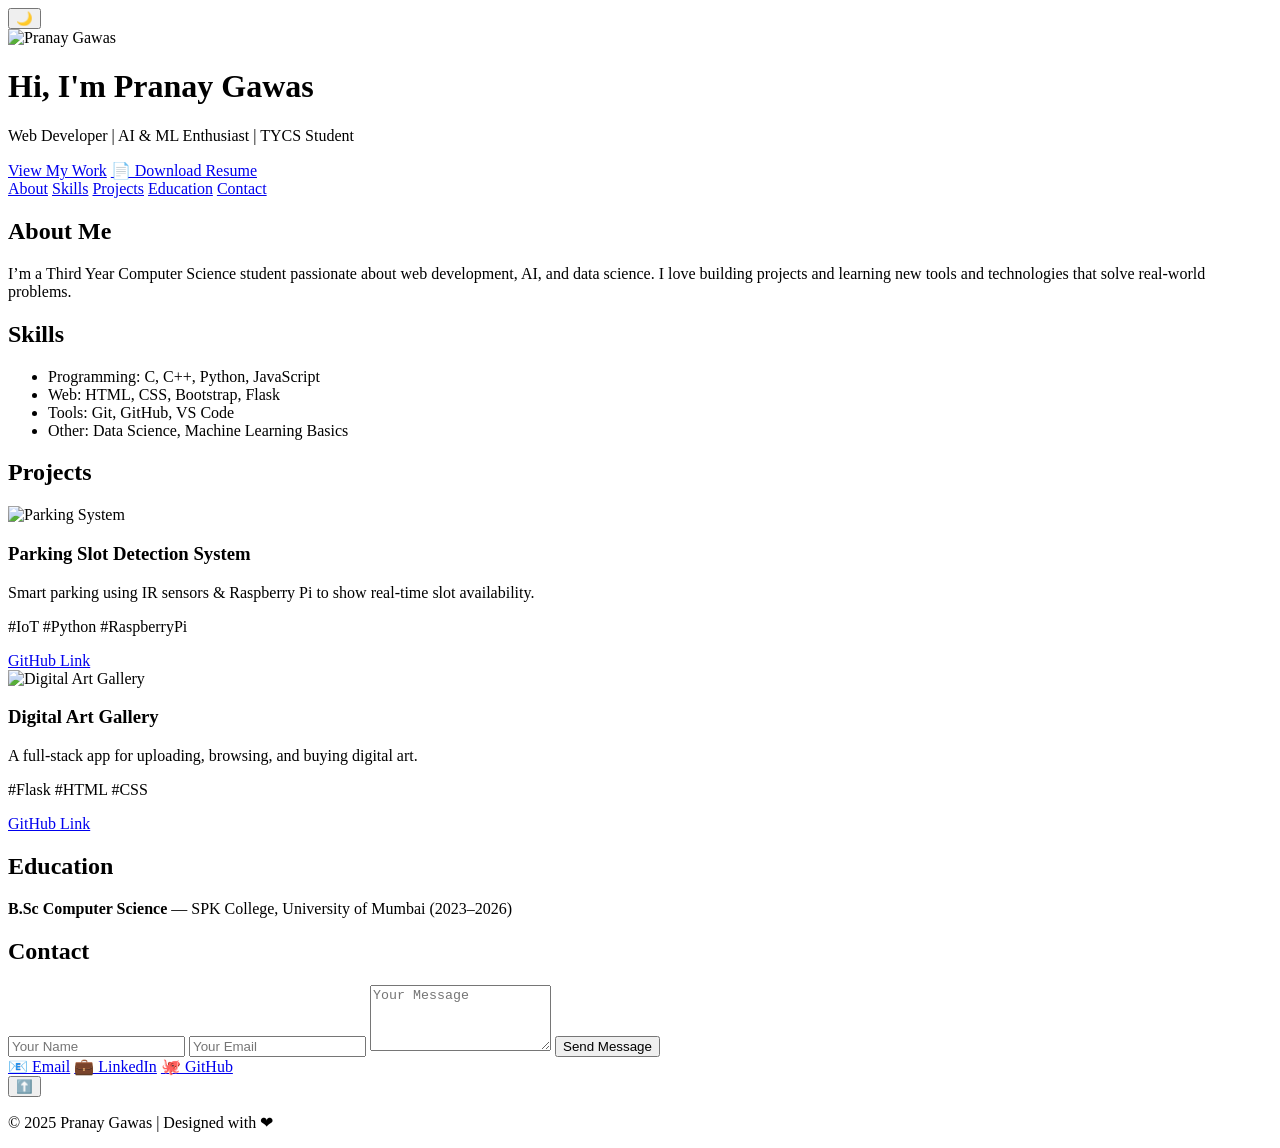
==== index.html @ 858180f7 "Create index.html" ====
<!DOCTYPE html>
<html lang="en">
<head>
  <meta charset="UTF-8" />
  <meta name="viewport" content="width=device-width, initial-scale=1.0" />
  <title>Pranay Gawas | Portfolio</title>
  <meta name="description" content="Pranay Gawas - Web Developer & AI Enthusiast Portfolio">
  <meta name="keywords" content="Web Developer, AI, ML, Portfolio, Pranay Gawas">
  <meta name="author" content="Pranay Gawas">

  <link href="https://fonts.googleapis.com/css2?family=Poppins:wght@300;400;600&display=swap" rel="stylesheet" />
  <link rel="stylesheet" href="style.css" />
  <link rel="icon" type="image/png" href="favicon.png">
</head>
<body>

  <!-- Theme Toggle -->
  <button id="toggle-theme" aria-label="Toggle Dark Mode">🌙</button>

  <!-- Header / Hero -->
  <header id="hero">
    <div class="hero-content">
      <img src="profile.jpeg" alt="Pranay Gawas" class="hero-img" />
      <h1>Hi, I'm <span>Pranay Gawas</span></h1>
      <p>Web Developer | AI & ML Enthusiast | TYCS Student</p>
      <div class="hero-buttons">
        <a href="#projects" class="btn">View My Work</a>
        <a href="Pranay_Gawas_Resume.pdf" class="btn-outline" download>📄 Download Resume</a>
      </div>
    </div>
  </header>

  <!-- Navigation -->
  <nav>
    <a href="#about">About</a>
    <a href="#skills">Skills</a>
    <a href="#projects">Projects</a>
    <a href="#education">Education</a>
    <a href="#contact">Contact</a>
  </nav>

  <!-- About -->
  <section id="about" class="reveal">
    <h2>About Me</h2>
    <p>I’m a Third Year Computer Science student passionate about web development, AI, and data science. I love building projects and learning new tools and technologies that solve real-world problems.</p>
  </section>

  <!-- Skills -->
  <section id="skills" class="reveal">
    <h2>Skills</h2>
    <div class="skills-icons">
      <i class="devicon-html5-plain colored"></i>
      <i class="devicon-css3-plain colored"></i>
      <i class="devicon-javascript-plain colored"></i>
      <i class="devicon-python-plain colored"></i>
      <i class="devicon-git-plain colored"></i>
      <i class="devicon-flask-original"></i>
    </div>
    <ul>
      <li>Programming: C, C++, Python, JavaScript</li>
      <li>Web: HTML, CSS, Bootstrap, Flask</li>
      <li>Tools: Git, GitHub, VS Code</li>
      <li>Other: Data Science, Machine Learning Basics</li>
    </ul>
  </section>

  <!-- Projects -->
  <section id="projects" class="reveal">
    <h2>Projects</h2>

    <div class="project-grid">
      <div class="project">
        <img src="parking-system.png" alt="Parking System">
        <h3>Parking Slot Detection System</h3>
        <p>Smart parking using IR sensors & Raspberry Pi to show real-time slot availability.</p>
        <p class="tags">#IoT #Python #RaspberryPi</p>
        <a href="#">GitHub Link</a>
      </div>

      <div class="project">
        <img src="digital-art.png" alt="Digital Art Gallery">
        <h3>Digital Art Gallery</h3>
        <p>A full-stack app for uploading, browsing, and buying digital art.</p>
        <p class="tags">#Flask #HTML #CSS</p>
        <a href="#">GitHub Link</a>
      </div>
    </div>
  </section>

  <!-- Education -->
  <section id="education" class="reveal">
    <h2>Education</h2>
    <p><strong>B.Sc Computer Science</strong> — SPK College, University of Mumbai (2023–2026)</p>
  </section>

  <!-- Contact -->
  <section id="contact" class="reveal">
    <h2>Contact</h2>
    <form action="https://formspree.io/f/movqnjlj" method="POST">
      <input type="text" name="name" placeholder="Your Name" required>
      <input type="email" name="email" placeholder="Your Email" required>
      <textarea name="message" placeholder="Your Message" rows="4"></textarea>
      <button type="submit">Send Message</button>
    </form>
    <div class="social-links">
      <a href="mailto:gawaspranay09@gmail.com">📧 Email</a>
      <a href="#">💼 LinkedIn</a>
      <a href="https://github.com/pranay0921">🐙 GitHub</a>
    </div>
  </section>

  <!-- Back to Top -->
  <button id="back-to-top" title="Go to top">⬆️</button>

  <!-- Footer -->
  <footer>
    <p>© 2025 Pranay Gawas | Designed with ❤</p>
  </footer>

  <!-- Script -->
  <script src="https://cdn.jsdelivr.net/gh/devicons/devicon@latest/devicon.min.js"></script>
  <script src="script.js"></script>
</body>
</html>
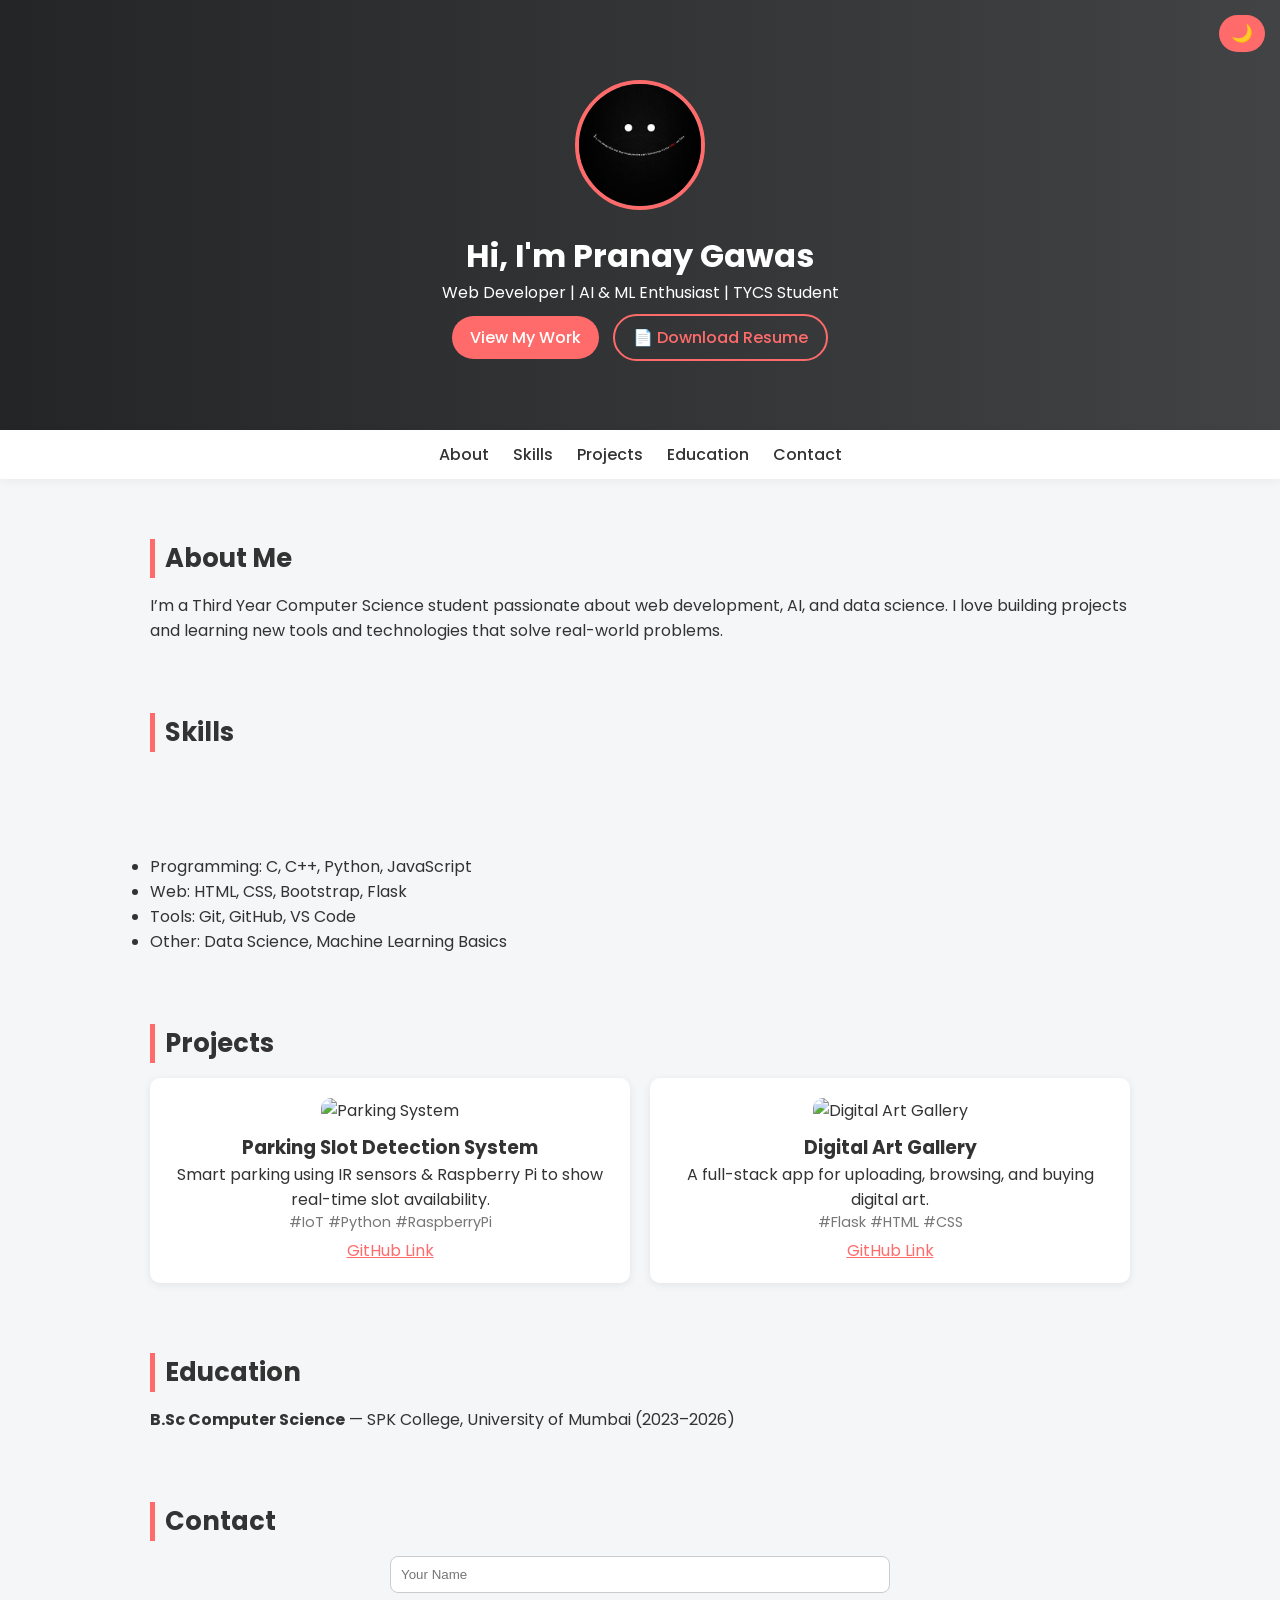
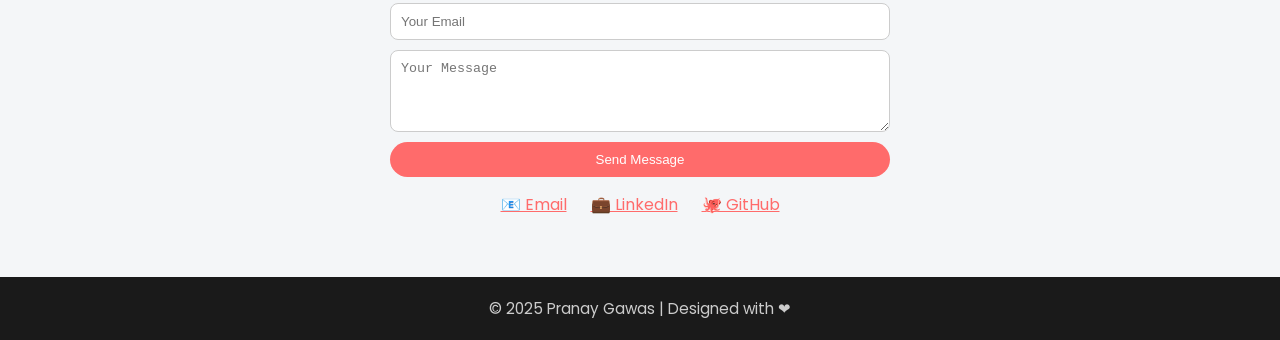
==== commit cd0901b0: "Update LinkedIn link in index.html" ====
--- a/index.html
+++ b/index.html
@@ -104,7 +104,7 @@
     </form>
     <div class="social-links">
       <a href="mailto:gawaspranay09@gmail.com">📧 Email</a>
-      <a href="#">💼 LinkedIn</a>
+      <a href="https://www.linkedin.com/in/pranay-gawas-7b9a9a38a">💼 LinkedIn</a>
       <a href="https://github.com/pranay0921">🐙 GitHub</a>
     </div>
   </section>
--- a/style.css
+++ b/style.css
@@ -0,0 +1,250 @@
+@import url('https://fonts.googleapis.com/css2?family=Poppins:wght@300;400;600&display=swap');
+
+:root {
+  --bg: #f4f6f8;
+  --text: #333;
+  --card: #fff;
+  --accent: #ff6b6b;
+  --nav-bg: #fff;
+  --footer-bg: #1a1a1a;
+  --link: #ff6b6b;
+}
+
+body.dark {
+  --bg: #121212;
+  --text: #e0e0e0;
+  --card: #1e1e1e;
+  --nav-bg: #1a1a1a;
+  --footer-bg: #000;
+  --link: #ff9e9e;
+}
+
+* {
+  margin: 0;
+  padding: 0;
+  box-sizing: border-box;
+}
+
+body {
+  font-family: 'Poppins', sans-serif;
+  background: var(--bg);
+  color: var(--text);
+  transition: background 0.3s, color 0.3s;
+  scroll-behavior: smooth;
+}
+
+/* Toggle */
+#toggle-theme {
+  position: fixed;
+  top: 15px;
+  right: 15px;
+  background: var(--accent);
+  color: #fff;
+  border: none;
+  padding: 8px 12px;
+  border-radius: 30px;
+  font-size: 1.1rem;
+  cursor: pointer;
+  z-index: 999;
+  transition: background 0.3s;
+}
+#toggle-theme:hover {
+  background: #e04848;
+}
+
+/* Hero */
+#hero {
+  background: linear-gradient(to right, #232526, #414345);
+  color: white;
+  text-align: center;
+  padding: 80px 20px;
+}
+.hero-img {
+  width: 130px;
+  height: 130px;
+  border-radius: 50%;
+  border: 4px solid var(--accent);
+  margin-bottom: 15px;
+  object-fit: cover;
+}
+.hero-buttons {
+  margin-top: 20px;
+}
+.btn, .btn-outline {
+  text-decoration: none;
+  padding: 10px 18px;
+  border-radius: 25px;
+  margin: 5px;
+  font-weight: 500;
+  transition: all 0.3s ease;
+}
+.btn {
+  background: var(--accent);
+  color: #fff;
+}
+.btn:hover {
+  background: #e04848;
+}
+.btn-outline {
+  border: 2px solid var(--accent);
+  color: var(--accent);
+}
+.btn-outline:hover {
+  background: var(--accent);
+  color: #fff;
+}
+
+/* Nav */
+nav {
+  background: var(--nav-bg);
+  text-align: center;
+  padding: 12px;
+  position: sticky;
+  top: 0;
+  box-shadow: 0 2px 10px rgba(0,0,0,0.05);
+  z-index: 998;
+}
+nav a {
+  margin: 0 10px;
+  text-decoration: none;
+  color: var(--text);
+  font-weight: 500;
+}
+nav a:hover {
+  color: var(--accent);
+}
+
+/* Sections */
+section {
+  max-width: 1000px;
+  margin: 50px auto;
+  padding: 10px;
+  opacity: 0;
+  transform: translateY(40px);
+  transition: all 0.6s ease-out;
+}
+section.visible {
+  opacity: 1;
+  transform: translateY(0);
+}
+h2 {
+  border-left: 5px solid var(--accent);
+  padding-left: 10px;
+  margin-bottom: 15px;
+  font-size: 1.6em;
+}
+
+/* Skills */
+.skills-icons {
+  font-size: 3em;
+  margin-bottom: 15px;
+}
+.skills-icons i {
+  margin: 10px;
+}
+
+/* Projects */
+.project-grid {
+  display: grid;
+  grid-template-columns: repeat(auto-fit, minmax(280px, 1fr));
+  gap: 20px;
+}
+.project {
+  background: var(--card);
+  border-radius: 10px;
+  box-shadow: 0 2px 8px rgba(0,0,0,0.08);
+  padding: 20px;
+  text-align: center;
+  transition: transform 0.3s, box-shadow 0.3s;
+}
+.project:hover {
+  transform: translateY(-5px);
+  box-shadow: 0 6px 20px rgba(0,0,0,0.1);
+}
+.project img {
+  width: 100%;
+  height: 160px;
+  border-radius: 10px;
+  object-fit: cover;
+  margin-bottom: 10px;
+}
+.tags {
+  font-size: 0.9em;
+  color: #777;
+  margin-bottom: 5px;
+}
+.project a {
+  color: var(--link);
+}
+
+/* Contact */
+form {
+  display: flex;
+  flex-direction: column;
+  gap: 10px;
+  max-width: 500px;
+  margin: 0 auto;
+}
+input, textarea {
+  padding: 10px;
+  border: 1px solid #ccc;
+  border-radius: 8px;
+  background: var(--card);
+  color: var(--text);
+}
+button[type="submit"] {
+  background: var(--accent);
+  color: white;
+  border: none;
+  padding: 10px 18px;
+  border-radius: 25px;
+  cursor: pointer;
+}
+button[type="submit"]:hover {
+  background: #e04848;
+}
+.social-links {
+  margin-top: 15px;
+  text-align: center;
+}
+.social-links a {
+  margin: 0 10px;
+  color: var(--link);
+}
+
+/* Back to Top */
+#back-to-top {
+  display: none;
+  position: fixed;
+  bottom: 20px;
+  right: 20px;
+  background: var(--accent);
+  color: white;
+  border: none;
+  padding: 10px 14px;
+  border-radius: 50%;
+  cursor: pointer;
+}
+#back-to-top:hover {
+  background: #e04848;
+}
+
+/* Footer */
+footer {
+  background: var(--footer-bg);
+  color: #ccc;
+  text-align: center;
+  padding: 20px;
+  font-size: 0.95em;
+}
+
+/* Responsive */
+@media (max-width: 600px) {
+  #hero {
+    padding: 60px 15px;
+  }
+  .hero-img {
+    width: 100px;
+    height: 100px;
+  }
+}
